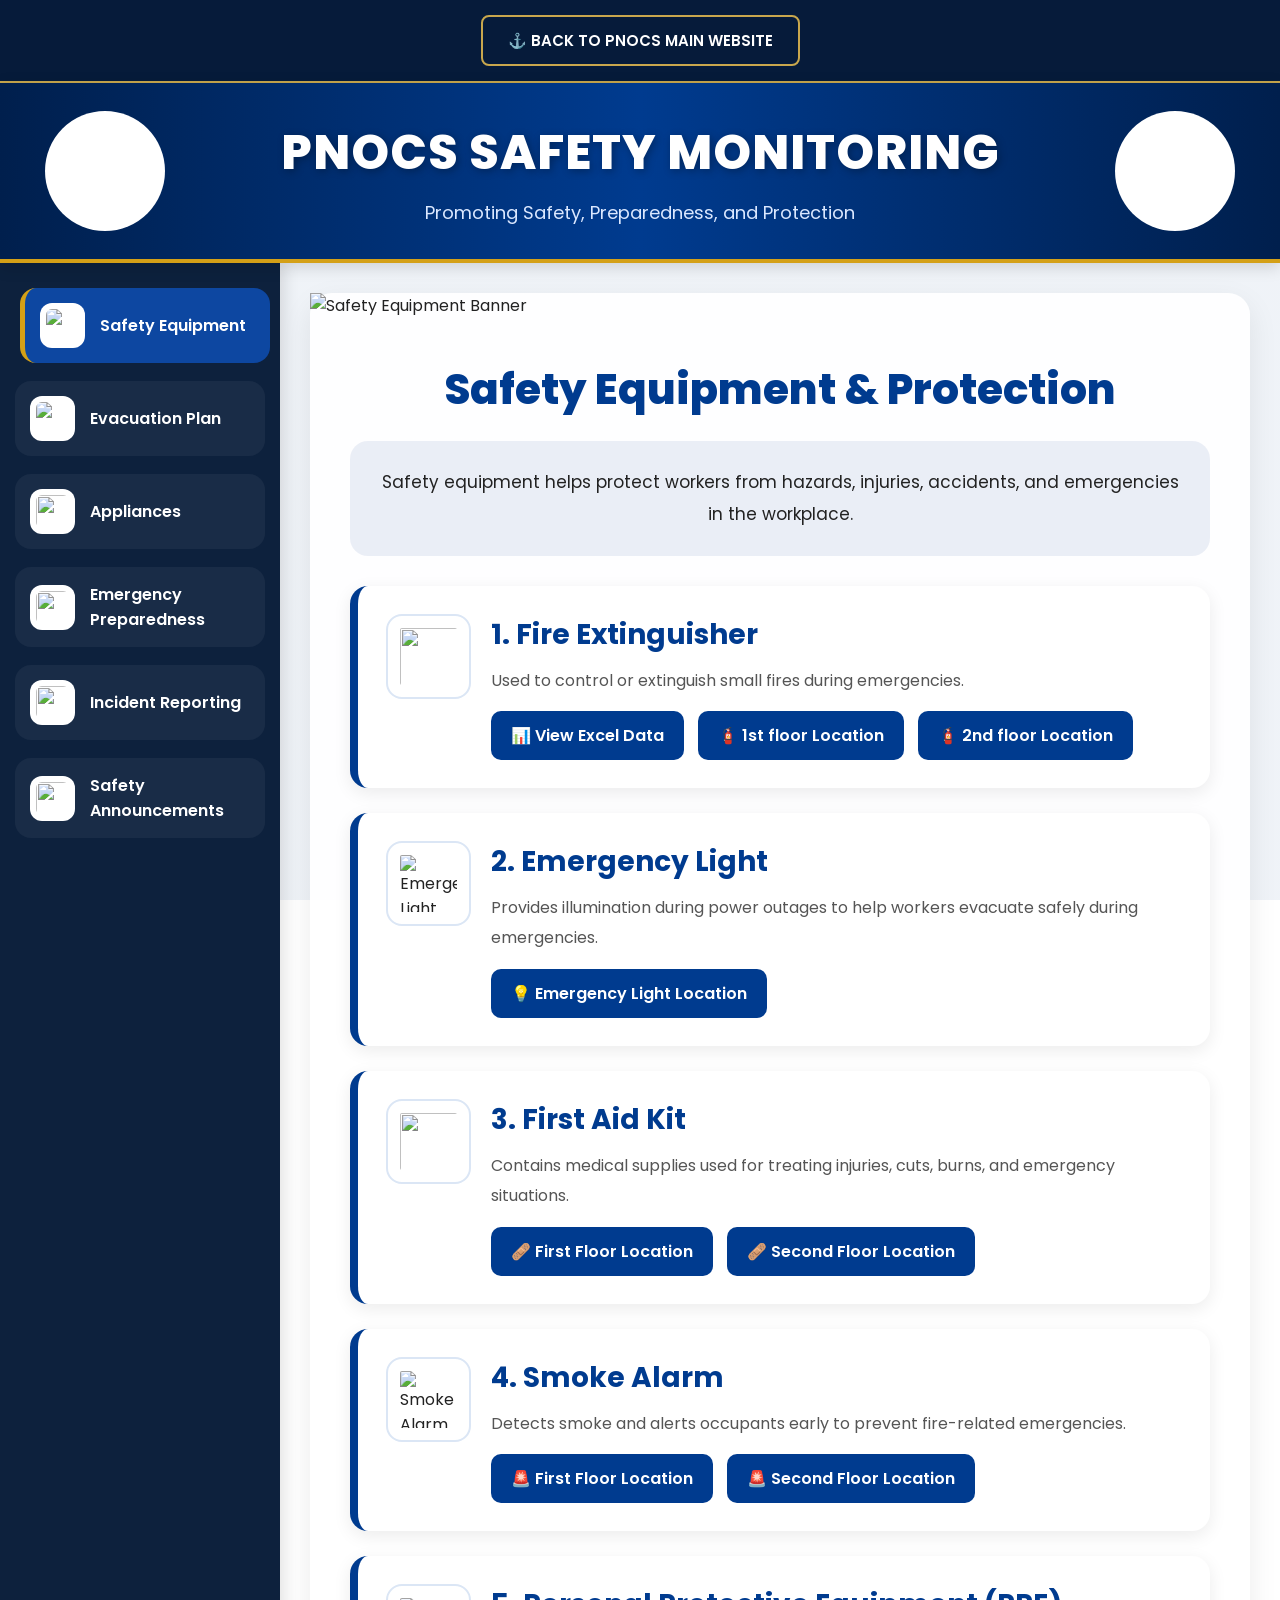
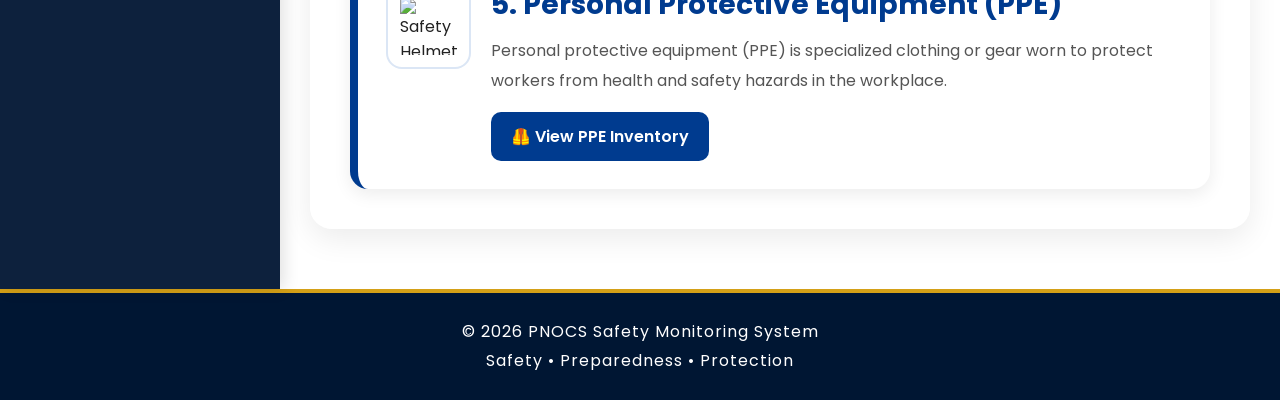
==== index.html @ 2350b3fb "Update index.html" ====
<!DOCTYPE html>
<html lang="en">

<head>

    <meta charset="UTF-8">
    <meta name="viewport" content="width=device-width, initial-scale=1.0">

    <title>PNOCS Safety Monitoring</title>

    <!-- GOOGLE FONT -->
    <link href="https://fonts.googleapis.com/css2?family=Poppins:wght@300;400;500;600;700;800&display=swap" rel="stylesheet">

    <!-- CSS -->
    <link rel="stylesheet" href="styles.css">

</head>
    <!-- BACK BUTTON -->
<!-- BACK BUTTON -->
<div class="back-home">

    <a href="https://onepnocs-debug.github.io/may26/">

        ⚓ BACK TO PNOCS MAIN WEBSITE

    </a>

</div>

<body>

<!-- =========================================
HEADER
========================================= -->

<header class="main-header">

    <!-- LEFT LOGO -->
    <div class="header-logo">
        <img 
            src="https://i.ibb.co/gLrZKB5G/transparent.png"
            alt="PNOCS Logo"
        >
    </div>

    <!-- CENTER TEXT -->
    <div class="header-text">

        <h1>PNOCS Safety Monitoring</h1>

        <p>
            Promoting Safety, Preparedness, and Protection
        </p>

    </div>

    <!-- RIGHT LOGO -->
    <div class="header-logo">
        <img 
            src="https://i.ibb.co/5WdwqM3Z/true.png"
            alt="Safety Logo"
        >
    </div>


</header>

<!-- =========================================
MAIN CONTAINER
========================================= -->

<div class="container">

    <!-- =========================================
    SIDEBAR
    ========================================= -->

    <nav class="sidebar">

        <ul>

            <!-- SAFETY EQUIPMENT -->
            <li>

                <a href="#" class="active" onclick="showSection(event, 'safety-equipment')">

                    <img 
                     src="https://cdn-icons-png.flaticon.com/128/2767/2767747.png"
                     alt="Safety Equipment Icon"
                     >
                
                    Safety Equipment

                </a>

            </li>

            <!-- EVACUATION -->
            <li>

                <a href="#" onclick="showSection(event, 'evacuation-plan')">

                   <img 
                    src="https://cdn-icons-png.flaticon.com/128/18325/18325164.png"
                    alt="Evacuation Icon">

                    Evacuation Plan

                </a>

            </li>

            <!-- APPLIANCES -->
            <li>

                <a href="#" onclick="showSection(event, 'machineries')">

                    <img src="https://cdn-icons-png.flaticon.com/128/3362/3362661.png">

                    Appliances

                </a>

            </li>

            <!-- PREPAREDNESS -->
            <li>

                <a href="#" onclick="showSection(event, 'safety-route')">

                    <img src="https://cdn-icons-png.flaticon.com/128/18591/18591580.png">

                    Emergency Preparedness

                </a>

            </li>


            <!-- INCIDENT REPORT -->
            <li>

                   <a href="#" onclick="showSection(event, 'incident-report')">

                   <img src="https://cdn-icons-png.flaticon.com/128/1042/1042390.png">

                      Incident Reporting

                  </a>

            </li>

            

            <!-- ANNOUNCEMENTS -->
            <li>

                <a href="#" onclick="showSection(event, 'blank-section')">

                    <img src="https://cdn-icons-png.flaticon.com/128/7739/7739187.png">

                    Safety Announcements

                </a>

            </li>

        </ul>

    </nav>

    <!-- =========================================
    MAIN CONTENT
    ========================================= -->

    <main>

        <!-- =========================================
        SAFETY EQUIPMENT
        ========================================= -->

        <section id="safety-equipment" class="content-section">

            <img 
                class="banner"
                src="https://saferight.com.au/wp-content/uploads/2024/02/Various-Industrial-safety-equipment-to-protect-personal-safety-scaled.jpeg"
                alt="Safety Equipment Banner"
            >

            <div class="content">

                <h2>Safety Equipment & Protection</h2>

                <div class="transparent-box">

                    <p class="intro">
                        Safety equipment helps protect workers from hazards,
                        injuries, accidents, and emergencies in the workplace.
                    </p>

                </div>

                <div class="steps">

                      <!-- FIRE EXTINGUISHER -->
<div class="step">

    <img src="https://cdn-icons-png.flaticon.com/128/12995/12995716.png">

    <div class="step-text">

        <h3>1. Fire Extinguisher</h3>

        <p>
            Used to control or extinguish small fires
            during emergencies.
        </p>

        <!-- BUTTON LINKS -->
        <a 
            href="https://docs.google.com/spreadsheets/d/1LzupdjIfSrGdSD3Ti2CEF_oDZ_oE1JuH/edit?usp=sharing"
            target="_blank"
            class="excel-link"
        >
            📊 View Excel Data
        </a>

        <a 
            href="https://drive.google.com/file/d/1hL3xQWj8xiBW2HOj75gHuEOOFMs--zo7/view?usp=sharing"
            target="_blank"
            class="excel-link"
        >
            🧯 1st floor Location
        </a>
        <a 
            href="https://drive.google.com/file/d/1upTQKms684Py81M7eK7WmIZv1PPS_ssO/view?usp=sharing"
            target="_blank"
            class="excel-link"
        >
            🧯 2nd floor Location
        </a>

        

    </div>

</div>

                    <!-- EMERGENCY LIGHT -->
<div class="step">

    <img 
    src="https://cdn-icons-png.flaticon.com/128/2533/2533190.png"
    alt="Emergency Light">

    <div class="step-text">

        <h3>2. Emergency Light</h3>

        <p>
            Provides illumination during power outages to help
            workers evacuate safely during emergencies.
        </p>

        <!-- BUTTON LINKS -->
        <a 
            href="https://drive.google.com/file/d/1h_j_IjK2NCKpSNkVM_FgwpHKRH1RUBQg/view?usp=drive_link"
            target="_blank"
            class="excel-link"
        >
            💡 Emergency Light Location
        </a>

    </div>

</div>

                    <!-- FIRST AID -->
                   <!-- FIRST AID -->
<div class="step">

    <img src="https://cdn-icons-png.flaticon.com/512/2966/2966486.png">

    <div class="step-text">

        <h3>3. First Aid Kit</h3>

        <p>
            Contains medical supplies used for treating injuries,
            cuts, burns, and emergency situations.
        </p>

        <!-- FIRST FLOOR -->
        <a 
            href="https://drive.google.com/file/d/1J4h3P7CvvkV6ZiUFojhy3Ebg7UXgLUO8/view?usp=sharing"
            target="_blank"
            class="excel-link"
        >
            🩹 First Floor Location
        </a>

        <!-- SECOND FLOOR -->
        <a 
            href="https://drive.google.com/file/d/1JSgIT-u3AQPSMtVRdF4if5dN2angjjl4/view?usp=sharing"
            target="_blank"
            class="excel-link"
        >
            🩹 Second Floor Location
        </a>

    </div>

</div>
                 <!-- Smoke Alarm -->
<div class="step">

    <img 
        src="https://cdn-icons-png.flaticon.com/128/4839/4839144.png" 
        alt="Smoke Alarm"
    >

    <div class="step-text">

        <h3>4. Smoke Alarm</h3>

        <p>
            Detects smoke and alerts occupants early to prevent fire-related emergencies.
        </p>

        <!-- FIRST FLOOR -->
        <a 
            href="https://drive.google.com/file/d/1sIrwoiSD-Ah-COR_aswdcV3oUY7IkcuC/view?usp=sharing"
            target="_blank"
            class="excel-link"
        >
            🚨 First Floor Location
        </a>

        <!-- SECOND FLOOR -->
        <a 
            href="https://drive.google.com/file/d/1PKPysUfdm_UQv8YwCZ4W7QujmjKWYjzM/view?usp=sharing"
            target="_blank"
            class="excel-link"
        >
            🚨 Second Floor Location
        </a>

    </div>

</div>
             
                   <!-- Personal Protective Equipment (PPE) -->
<div class="step">

    <img src="https://cdn-icons-png.flaticon.com/128/18721/18721070.png" alt="Safety Helmet">

    <div class="step-text">

        <h3>5. Personal Protective Equipment (PPE)</h3>

        <p>
            Personal protective equipment (PPE) is specialized clothing or gear 
            worn to protect workers from health and safety hazards in the workplace.
        </p>

        <!-- PPE EXCEL LINK -->
        <a 
            href="https://docs.google.com/spreadsheets/d/1LZnXowJiE7HCBUhlqwrk-yaNk5K8SPtI/edit?usp=sharing&ouid=109743344687179425907&rtpof=true&sd=true"
            target="_blank"
            class="excel-link"
        >
            🦺 View PPE Inventory
        </a>

    </div>

</div>
                    

                </div>

            </div>

        </section>

       <!-- =========================================
EVACUATION PLAN
========================================= -->

<section id="evacuation-plan" class="content-section" style="display:none;">

    <div class="evacuation-image-container">

        <img 
            class="evacuation-image"
            src="https://i.ibb.co/YT0VnBw2/669408824-2277084272824012-8232874121301597550-n-1.png"
            alt="Evacuation Plan"
        >

    </div>

    <div class="content">

        <h2>Evacuation Plan</h2>

        <div class="transparent-box">

            <p class="intro">
                Follow the designated evacuation routes during emergencies
                to ensure safety and orderly movement.
            </p>

        </div>

    </div>

</section>

        <!-- =========================================
        APPLIANCES
        ========================================= -->

        <section id="machineries" class="content-section" style="display:none;">

            <img 
                class="banner"
                src="https://images.unsplash.com/photo-1581092921461-eab62e97a780?q=80&w=1200&auto=format&fit=crop"
                alt="Appliances"
            >

            <div class="content">

                <h2>Appliances & Maintenance</h2>

                <div class="transparent-box">

                    <p class="intro">
                        Proper appliance maintenance helps ensure workplace safety,
                        improves equipment efficiency, and prevents electrical hazards.
                    </p>

                </div>

                <div class="steps">

                    <!-- AIRCON -->
                    <!-- AIRCON -->
<div class="step">

    <img src="https://cdn-icons-png.flaticon.com/512/1530/1530481.png">

    <div class="step-text">

        <h3>Air Conditioner</h3>

        <p>
            Air conditioning systems help maintain comfortable
            room temperatures and proper ventilation.
        </p>

        <p>
            <strong>Maintenance:</strong>
            Clean filters regularly and inspect wiring.
        </p>

        <!-- GOOGLE SHEET LINK -->
        <a 
            href="https://docs.google.com/spreadsheets/d/1nqyq1i9JlX3KfO1vC87mSQWGv2OF2GCy/edit?usp=sharing&ouid=109743344687179425907&rtpof=true&sd=true"
            target="_blank"
            class="excel-link"
        >
            ❄️ View Air Conditioner Data
        </a>

    </div>

</div>


                </div>

            </div>

        </section>

        <!-- =========================================
        EMERGENCY PREPAREDNESS
        ========================================= -->

        <section id="safety-route" class="content-section" style="display:none;">

            <div class="content">

                <h2>Emergency Preparedness</h2>

                <div class="route-buttons">

                    <!-- NATURAL DISASTERS -->
                    <button class="route-btn" onclick="showRoute('earthquake')">
                        <img src="https://cdn-icons-png.flaticon.com/128/3242/3242697.png">
                        Earthquake
                    </button>

                    <button class="route-btn" onclick="showRoute('volcano')">
                        <img src="https://cdn-icons-png.flaticon.com/128/472/472743.png">
                        Volcano
                    </button>

                    <button class="route-btn" onclick="showRoute('landslide')">
                        <img src="https://cdn-icons-png.flaticon.com/128/5907/5907032.png">
                        Landslide
                    </button>

                    <button class="route-btn" onclick="showRoute('stormsurge')">
                        <img src="https://cdn-icons-png.flaticon.com/128/9755/9755320.png">
                        Storm Surge
                    </button>

                    <button class="route-btn" onclick="showRoute('tsunami')">
                        <img src="https://cdn-icons-png.flaticon.com/128/1146/1146834.png">
                        Tsunami
                    </button>

                    <!-- HEALTH -->
                    <button class="route-btn" onclick="showRoute('dengue')">
                        <img src="https://cdn-icons-png.flaticon.com/128/16779/16779709.png">
                        Dengue
                    </button>

                    <button class="route-btn" onclick="showRoute('heat')">
                        <img src="https://cdn-icons-png.flaticon.com/128/7110/7110207.png">
                        Severe Heat
                    </button>

                    <button class="route-btn" onclick="showRoute('5s')">
                        <img src="https://cdn-icons-png.flaticon.com/128/9584/9584483.png">
                         5s
                    </button>

                    <!-- SAFETY -->
                    <button class="route-btn" onclick="showRoute('electrical')">
                        <img src="https://cdn-icons-png.flaticon.com/128/616/616494.png">
                        Electrical
                    </button>

                    <button class="route-btn" onclick="showRoute('motorcycle')">
                        <img src="https://cdn-icons-png.flaticon.com/128/11432/11432322.png">
                        Motorcycle
                    </button>

                    <button class="route-btn" onclick="showRoute('fire')">
                        <img src="https://cdn-icons-png.flaticon.com/128/785/785116.png">
                        Fire Safety
                    </button>

                    <button class="route-btn" onclick="showRoute('flood')">
                        <img src="https://cdn-icons-png.flaticon.com/128/414/414974.png">
                        Flood
                    </button>

                    <button class="route-btn" onclick="showRoute('typhoon')">
                        <img src="https://cdn-icons-png.flaticon.com/128/4834/4834559.png">
                        Typhoon
                    </button>

                    <button class="route-btn" onclick="showRoute('pandemic')">
                        <img src="https://cdn-icons-png.flaticon.com/128/2785/2785819.png">
                        Pandemic
                    </button>

                </div>

                <!-- OUTPUT -->
                <div id="route-display" class="route-display">

                    <h3>Select a topic</h3>

                    <p>
                        Click a button to view safety information.
                    </p>

                </div>

            </div>

        </section>
       <!-- =========================================
INCIDENT & HAZARD REPORTING
========================================= -->

<section id="incident-report" class="content-section" style="display:none;">

    <div class="content">

        <h2>Incident & Hazard Reporting</h2>

        <div class="transparent-box">

            <p class="intro">
                You can report workplace hazards, damaged equipment,
                unsafe conditions, and emergency incidents by submitting
                details and uploading photo evidence.
            </p>

        </div>

        <!-- REPORT FORM -->
        <!-- CHANGE YOUR EMAIL BELOW -->

        <form 
            class="report-form"
            action="https://formsubmit.co/onepnocs@gmail.com"
            method="POST"
            enctype="multipart/form-data"
        >

            <!-- HIDDEN SETTINGS -->
            <input type="hidden" name="_captcha" value="false">

            <input 
                type="hidden" 
                name="_subject" 
                value="PNOCS Incident & Hazard Report"
            >

            <input 
                type="hidden" 
                name="_template" 
                value="table"
            >

            <!-- OPTIONAL SUCCESS REDIRECT -->
            <!-- CHANGE THIS IF YOU HAVE A WEBSITE -->
           <input 
             type="hidden" 
             name="_next" 
             value="http://127.0.0.1:5500/thankyou.html"
            >

            <!-- NAME -->
            <div class="form-group">

                <label>Name</label>

                <input 
                    type="text" 
                    name="Employee Name"
                    placeholder="Enter your full name"
                    required
                >

            </div>


            <!-- REPORT TYPE -->
            <div class="form-group">

                <label>Report Type</label>

                <select name="Report Type" required>

                    <option value="">Select Report Type</option>

                    <option>Hazard Report</option>
                    <option>Damaged Equipment</option>
                    <option>Fire Incident</option>
                    <option>Electrical Issue</option>
                    <option>Flood Concern</option>
                    <option>Injury Report</option>
                    <option>Unsafe Area</option>

                </select>

            </div>

            <!-- LOCATION -->
            <div class="form-group">

                <label>Location</label>

                <input 
                    type="text"
                    name="Location"
                    placeholder="Enter incident location"
                    required
                >

            </div>

            <!-- DESCRIPTION -->
            <div class="form-group">

                <label>Description</label>

                <textarea 
                    rows="6"
                    name="Description"
                    placeholder="Describe the incident or hazard..."
                    required
                ></textarea>

            </div>

            <!-- IMAGE UPLOAD -->
            <div class="form-group">

                <label>Upload Evidence Image</label>

                <input 
                    type="file"
                    name="attachment"
                    id="imageUpload"
                    accept="image/*"
                    onchange="previewImage(event)"
                >

            </div>

            <!-- IMAGE PREVIEW -->
            <div class="image-preview-container">

                <img 
                    id="preview"
                    class="preview-image"
                    style="display:none;"
                >

            </div>

            <!-- SUBMIT BUTTON -->
            <button type="submit" class="submit-btn">

                Submit Report

            </button>

        </form>

    </div>

</section>

        <!-- =========================================
        SAFETY ANNOUNCEMENTS
        ========================================= -->

        <section id="blank-section" class="content-section" style="display:none;">

            <div class="content">

                <h2>Safety Announcements & Updates</h2>

                <div class="news-container">

                    <div class="news-card">

                        <img 
                            src="https://i.ibb.co/XkJ54Y1X/901a052bab0b41ee9ca8807ec9c046e7.jpg"
                            class="card-image"
                            onclick="openModal(this.src)"
                        >

                    </div>

                    <div class="news-card">

                        <img 
                            src="https://i.ibb.co/svmjqg1N/6559846258474f728458974791015923.jpg"
                            class="card-image"
                            onclick="openModal(this.src)"
                        >

                    </div>


                     <div class="news-card">

                        <img 
                            src="https://i.ibb.co/fGKbD05X/21d666a3ef464706bab09eb9b9c9503b.jpg"
                            class="card-image"
                            onclick="openModal(this.src)"
                        >

                    </div>



                     <div class="news-card">

                        <img 
                            src="https://i.ibb.co/84X9qNZw/2ef687793fbd4140920e0acb9683d75f.jpg"
                            class="card-image"
                            onclick="openModal(this.src)"
                        >

                    </div>

                </div>

            </div>

        </section>

    </main>

</div>

<!-- =========================================
IMAGE MODAL
========================================= -->

<div id="imageModal" class="modal">

    <span class="close-btn" onclick="closeModal()">
        &times;
    </span>

    <img id="modalImg" class="modal-image">

</div>

<!-- =========================================
FOOTER
========================================= -->

<footer>

    <div class="footer-content">

        <p>
            © 2026 PNOCS Safety Monitoring System
        </p>

        <p>
            Safety • Preparedness • Protection
        </p>

    </div>

</footer>

<!-- JAVASCRIPT -->
<script src="script.js" defer></script>

</body>
</html>
---- styles.css ----
/* =========================================
GOOGLE FONT
========================================= */
@import url('https://fonts.googleapis.com/css2?family=Poppins:wght@300;400;500;600;700;800&display=swap');

/* =========================================
GLOBAL
========================================= */
*{
    margin:0;
    padding:0;
    box-sizing:border-box;
}

img{
    max-width:100%;
    height:auto;
    display:block;
}

html{
    scroll-behavior:smooth;
}

body{
    font-family:'Poppins', sans-serif;

    background:
        linear-gradient(rgba(238,242,247,0.92), rgba(238,242,247,0.92)),
        url('https://images.unsplash.com/photo-1520607162513-77705c0f0d4a?q=80&w=1600&auto=format&fit=crop');

    background-size:cover;
    background-position:center;
    background-attachment:fixed;

    color:#222;
    overflow-x:hidden;
    min-height:100vh;

    display:flex;
    flex-direction:column;
}

/* =========================================
SCROLLBAR
========================================= */
::-webkit-scrollbar{ width:10px; }

::-webkit-scrollbar-track{
    background:#dbe6f5;
}

::-webkit-scrollbar-thumb{
    background:#003b8f;
    border-radius:10px;
}

/* =========================================
HEADER
========================================= */
.main-header{
    background:linear-gradient(90deg,#001f4d,#003b8f,#001f4d);
    color:white;

    padding:18px 35px;

    display:flex;
    align-items:center;
    justify-content:space-between;
    gap:20px;

    position:sticky;
    top:0;
    z-index:1000;

    border-bottom:4px solid #d4a017;
    box-shadow:0 4px 15px rgba(0,0,0,0.15);
}
/* BOTH LOGOS */
.header-logo{
    width:140px;
    height:140px;

    display:flex;
    align-items:center;
    justify-content:center;

    flex-shrink:0;
    overflow:visible;
}

.header-logo img{
    width:120px;
    height:120px;

    object-fit:contain;

    background:white;
    border-radius:50%;

    padding:3px;

    display:block;

    max-width:none;
    height:120px;
}

.header-text h1{
    font-size:42px;
    font-weight:800;
    letter-spacing:1px;
    text-transform:uppercase;

    text-shadow:2px 2px 8px rgba(0,0,0,0.3);
}

.header-text p{
    margin-top:8px;
    font-size:18px;
    color:#dbe8ff;
}

/* =========================================
RESPONSIVE HEADER
========================================= */
@media(max-width:768px){

    .main-header{
        flex-direction:column;
        text-align:center;
        padding:20px 15px;
    }

    .header-text h1{
        font-size:28px;
    }

    .header-text p{
        font-size:15px;
    }

    .header-logo{
        width:85px;
        height:85px;
    }

    .header-logo img{
        width:75px;
        height:75px;
    }
}

/* LOGO */
.logo-container{
    width:110px;
    height:110px;

    display:flex;
    align-items:center;
    justify-content:center;
}

.logo-container img{
    width:100px;
    height:100px;

    object-fit:cover;
    border-radius:50%;

    background:white;
    padding:5px;

    border:3px solid white;
    box-shadow:0 4px 12px rgba(0,0,0,0.25);
}

/* HEADER TEXT */
.header-text{
    flex:1;
    text-align:center;
}

.header-text h1{
    font-size:48px;
    font-weight:800;
    letter-spacing:1px;
    text-transform:uppercase;
    text-shadow:2px 2px 8px rgba(0,0,0,0.3);
}

.header-text p{
    margin-top:10px;
    font-size:18px;
    color:#dbe8ff;
}

/* =========================================
LAYOUT
========================================= */
.container{
    display:flex;
    min-height:100vh;
    flex:1;
}

/* SIDEBAR */
.sidebar{
    width:280px;
    background:rgba(0,22,51,0.95);

    padding:25px 15px;

    position:sticky;
    top:0;

    min-height:100vh;
    overflow-y:auto;

    backdrop-filter:blur(10px);
    box-shadow:4px 0 15px rgba(0,0,0,0.12);
}

.sidebar ul{ list-style:none; }

.sidebar ul li{ margin-bottom:18px; }

.sidebar ul li a{
    display:flex;
    align-items:center;
    gap:15px;

    padding:15px;

    color:white;
    text-decoration:none;

    border-radius:16px;

    transition:0.3s ease;

    background:rgba(255,255,255,0.05);
    font-weight:600;
}

.sidebar ul li a:hover,
.sidebar ul li a.active{
    background:#0d47a1;
    transform:translateX(5px);
    border-left:5px solid #d4a017;
}

.sidebar ul li a img{
    width:45px;
    height:45px;

    object-fit:contain;
    background:white;
    padding:6px;
    border-radius:12px;
}

/* =========================================
MAIN
========================================= */
main{
    flex:1;
    padding:30px;
    width:100%;
}

/* CONTENT SECTION */
.content-section{
    background:rgba(255,255,255,0.96);
    border-radius:22px;

    margin-bottom:30px;

    box-shadow:0 10px 30px rgba(0,0,0,0.08);

    animation:fadeUp .5s ease;
}

@keyframes fadeUp{
    from{opacity:0; transform:translateY(20px);}
    to{opacity:1; transform:translateY(0);}
}

/* BANNER */
.banner{
    width:100%;
    max-height:420px;
    object-fit:cover;
}

/* CONTENT */
.content{ padding:40px; }

.content h2{
    text-align:center;
    font-size:42px;
    color:#003b8f;
    margin-bottom:20px;
    font-weight:800;
}

/* BOX */
.transparent-box{
    background:rgba(0,59,143,0.08);
    border-radius:18px;
    padding:25px;
    margin-top:20px;
}

.intro{
    text-align:center;
    line-height:1.9;
    color:#222;
    font-size:17px;
}

/* STEPS */
.steps{
    display:flex;
    flex-direction:column;
    gap:25px;
    margin-top:30px;
}

.step{
    display:flex;
    align-items:flex-start;
    gap:20px;

    background:white;
    padding:28px;

    border-radius:18px;
    border-left:8px solid #003b8f;

    box-shadow:0 5px 18px rgba(0,0,0,0.08);
    transition:0.3s ease;
}

.step:hover{
    transform:translateY(-5px);
    border-left:8px solid #d4a017;
    box-shadow:0 10px 25px rgba(0,0,0,0.15);
}

.step img{
    width:85px;
    height:85px;
    object-fit:contain;

    background:white;
    padding:12px;

    border-radius:16px;
    border:2px solid #dbe6f5;
}

.step-text{ flex:1; }

.step-text h3{
    color:#003b8f;
    font-size:28px;
    margin-bottom:10px;
}

.step-text p{
    line-height:1.9;
    color:#555;
    font-size:16px;
}

/* BUTTONS */
.excel-link{
    display:inline-block;
    margin-top:15px;
    margin-right:10px;

    background:#003b8f;
    color:white;

    text-decoration:none;
    padding:12px 20px;

    border-radius:10px;
    font-weight:600;

    transition:0.3s;
}

.excel-link:hover{
    background:#0d47a1;
    transform:translateY(-2px);
}

/* ROUTES */
.route-buttons{
    display:grid;
    grid-template-columns:repeat(auto-fit, minmax(240px, 1fr));
    gap:20px;
    margin-top:30px;
}

.route-btn{
    display:flex;
    align-items:center;
    gap:12px;

    min-height:110px;
    padding:18px;

    border:none;
    border-radius:18px;

    background:linear-gradient(135deg,#002d72,#004aad);
    color:white;

    font-size:18px;
    font-weight:700;

    cursor:pointer;
    transition:0.3s ease;

    box-shadow:0 6px 18px rgba(0,0,0,0.18);
}

.route-btn:hover{
    transform:translateY(-6px);
    background:linear-gradient(135deg,#003b8f,#005be0);
}

.route-btn img{
    width:65px;
    height:65px;

    object-fit:contain;
    background:white;
    padding:8px;
    border-radius:14px;
}

/* ROUTE DISPLAY */
.route-display{
    margin-top:30px;
    padding:25px;

    background:white;
    border-radius:16px;

    box-shadow:0 5px 15px rgba(0,0,0,0.08);

    line-height:1.9;
}

.route-display h3{
    color:#003b8f;
    margin-bottom:10px;
}

/* NEWS */
.news-container{
    display:grid;
    grid-template-columns:repeat(auto-fit, minmax(280px,1fr));
    gap:25px;
    margin-top:30px;
}

.news-card{
    overflow:hidden;
    border-radius:18px;

    cursor:pointer;
    transition:0.3s ease;

    box-shadow:0 5px 18px rgba(0,0,0,0.12);
}

.news-card:hover{
    transform:translateY(-6px);
}

/* MODAL */
.modal{
    display:none;
    position:fixed;

    top:0;
    left:0;

    width:100%;
    height:100%;

    background:rgba(0,0,0,0.92);

    justify-content:center;
    align-items:center;

    z-index:99999;
}

.modal.show{ display:flex; }

.modal-image{
    max-width:90%;
    max-height:90%;
    object-fit:contain;
    border-radius:12px;

    transform:scale(0.9);
    transition:0.3s ease;
}

.modal.show .modal-image{ transform:scale(1); }

.close-btn{
    position:absolute;
    top:20px;
    right:35px;

    color:white;
    font-size:55px;
    cursor:pointer;
    z-index:100000;
}

/* FOOTER */
footer{
    background:#001633;
    color:white;

    text-align:center;
    padding:25px;

    border-top:4px solid #d4a017;
}

.footer-content{
    line-height:1.8;
    letter-spacing:1px;
}

/* EVACUATION IMAGE */
.evacuation-image-container{
    padding:20px;
    display:flex;
    justify-content:center;
}

.card-image{
    width:100%;
    height:320px;
    object-fit:cover;
    cursor:pointer;
      border-radius:18px; /* ADD THIS */
}

/* RESPONSIVE */
@media(max-width:992px){
    .container{ flex-direction:column; }

    .sidebar{
        width:100%;
        position:relative;
        height:auto;
    }

    .main-header{
        flex-direction:column;
        text-align:center;
        gap:20px;
    }

    .header-text h1{ font-size:34px; }

    .banner{
        max-height:240px;
        height:auto;
    }

    .step{
        flex-direction:column;
        align-items:center;
        text-align:center;
    }

    .route-btn{ width:100%; }
}

@media(max-width:768px){
    main{ padding:15px; }
    .content{ padding:20px; }

    .content h2{ font-size:30px; }
    .header-text h1{ font-size:26px; }

    .logo-container img{
        width:80px;
        height:80px;
    }

    .main-header{ padding:15px; }

    .card-image{ height:240px; }
}

/* =========================================
REPORT FORM
========================================= */

.report-form{
    margin-top:30px;

    display:flex;
    flex-direction:column;
    gap:25px;
}

.form-group{
    display:flex;
    flex-direction:column;
}

.form-group label{
    margin-bottom:10px;

    font-weight:700;
    color:#003b8f;
}

.form-group input,
.form-group select,
.form-group textarea{
    padding:15px;

    border-radius:14px;
    border:2px solid #dbe6f5;

    font-size:16px;
    font-family:'Poppins', sans-serif;

    outline:none;
    transition:0.3s;
}

.form-group input:focus,
.form-group select:focus,
.form-group textarea:focus{
    border-color:#003b8f;
    box-shadow:0 0 10px rgba(0,59,143,0.2);
}

textarea{
    resize:vertical;
}

/* IMAGE PREVIEW */
.image-preview-container{
    display:flex;
    justify-content:center;
    margin-top:10px;
}

.preview-image{
    width:100%;
    max-width:450px;
    border-radius:18px;

    border:4px solid #dbe6f5;

    box-shadow:0 5px 15px rgba(0,0,0,0.15);
}

/* SUBMIT BUTTON */
.submit-btn{
    background:linear-gradient(135deg,#002d72,#004aad);
    color:white;

    border:none;
    padding:16px;

    border-radius:14px;

    font-size:18px;
    font-weight:700;

    cursor:pointer;
    transition:0.3s ease;

    box-shadow:0 5px 15px rgba(0,0,0,0.15);
}

.submit-btn:hover{
    transform:translateY(-3px);
    background:linear-gradient(135deg,#003b8f,#005be0);
}
.content-section{
    animation:fadeIn 0.4s ease;
}

@keyframes fadeIn{
    from{
        opacity:0;
        transform:translateY(15px);
    }
    to{
        opacity:1;
        transform:translateY(0);
    }
}

/* =========================================
MOBILE IMPROVEMENTS
========================================= */

@media(max-width:768px){

    /* HEADER */
    .main-header{
        flex-direction:row;
        justify-content:center;
        align-items:center;
        gap:10px;
        padding:10px 12px;
    }

    .header-logo{
        width:50px;
        height:50px;
    }

    .header-logo img{
        width:45px;
        height:45px;
    }

    .header-text{
        flex:1;
    }

    .header-text h1{
        font-size:16px;
        line-height:1.2;
        margin:0;
    }

    .header-text p{
        font-size:11px;
        margin-top:2px;
        line-height:1.2;
    }

    /* SIDEBAR */
    .sidebar{
        width:100%;
        padding:10px;
        min-height:auto;
        position:relative;
    }

    .sidebar ul li{
        margin-bottom:8px;
    }

    .sidebar ul li a{
        padding:10px 12px;
        font-size:14px;
        gap:10px;
        border-radius:12px;
    }

    .sidebar ul li a img{
        width:32px;
        height:32px;
        padding:4px;
    }

    /* MAIN */
    main{
        padding:10px;
    }

    .content{
        padding:18px;
    }

    .content h2{
        font-size:24px;
        line-height:1.3;
    }

    .intro{
        font-size:15px;
        line-height:1.7;
    }

    /* STEP CARDS */
    .step{
        flex-direction:row;
        align-items:flex-start;
        text-align:left;

        padding:18px;
        gap:14px;
    }

    .step img{
        width:55px;
        height:55px;
        padding:8px;
    }

    .step-text h3{
        font-size:18px;
        margin-bottom:5px;
    }

    .step-text p{
        font-size:13px;
        line-height:1.6;
    }

    /* ROUTE BUTTONS */
    .route-buttons{
        grid-template-columns:1fr;
        gap:12px;
    }

    .route-btn{
        min-height:75px;
        font-size:14px;
        padding:12px 15px;
        border-radius:14px;
    }

    .route-btn img{
        width:40px;
        height:40px;
        padding:5px;
    }

    /* BUTTONS */
    .excel-link,
    .submit-btn{
        width:100%;
        text-align:center;
        font-size:14px;
        padding:12px;
    }

    /* NEWS */
    .news-container{
        grid-template-columns:1fr;
    }

    .card-image{
        height:auto;
        max-height:250px;
    }

    /* FORM */
    .form-group input,
    .form-group select,
    .form-group textarea{
        font-size:14px;
        padding:12px;
    }

    /* MODAL */
    .close-btn{
        top:10px;
        right:20px;
        font-size:40px;
    }

    .modal-image{
        max-width:95%;
        max-height:85%;
    }

    /* FOOTER */
    footer{
        padding:18px;
        font-size:14px;
    }

    /* SEARCH */
    .search-box{
        margin-bottom:12px;
    }

    .search-box input{
        padding:12px 14px;
        font-size:14px;
    }
}

/* EXTRA SMALL DEVICES */
@media (max-width:480px){

    .header-text h1{
        font-size:14px;
    }

    .header-text p{
        font-size:10px;
    }

    .content h2{
        font-size:20px;
    }

    .step-text h3{
        font-size:16px;
    }

    .route-btn{
        font-size:13px;
    }
}
/* =========================================
   BACK TO MAIN WEBSITE BUTTON
========================================= */

.back-home{
    width:100%;
    background:#061b3a;
    padding:15px;
    text-align:center;
    border-bottom:2px solid #c8a74d;
}

.back-home a{
    color:white;
    text-decoration:none;
    font-weight:600;
    font-size:15px;
    padding:12px 25px;
    border:2px solid #c8a74d;
    border-radius:8px;
    transition:0.3s;
    display:inline-block;
}

.back-home a:hover{
    background:#c8a74d;
    color:#061b3a;
}
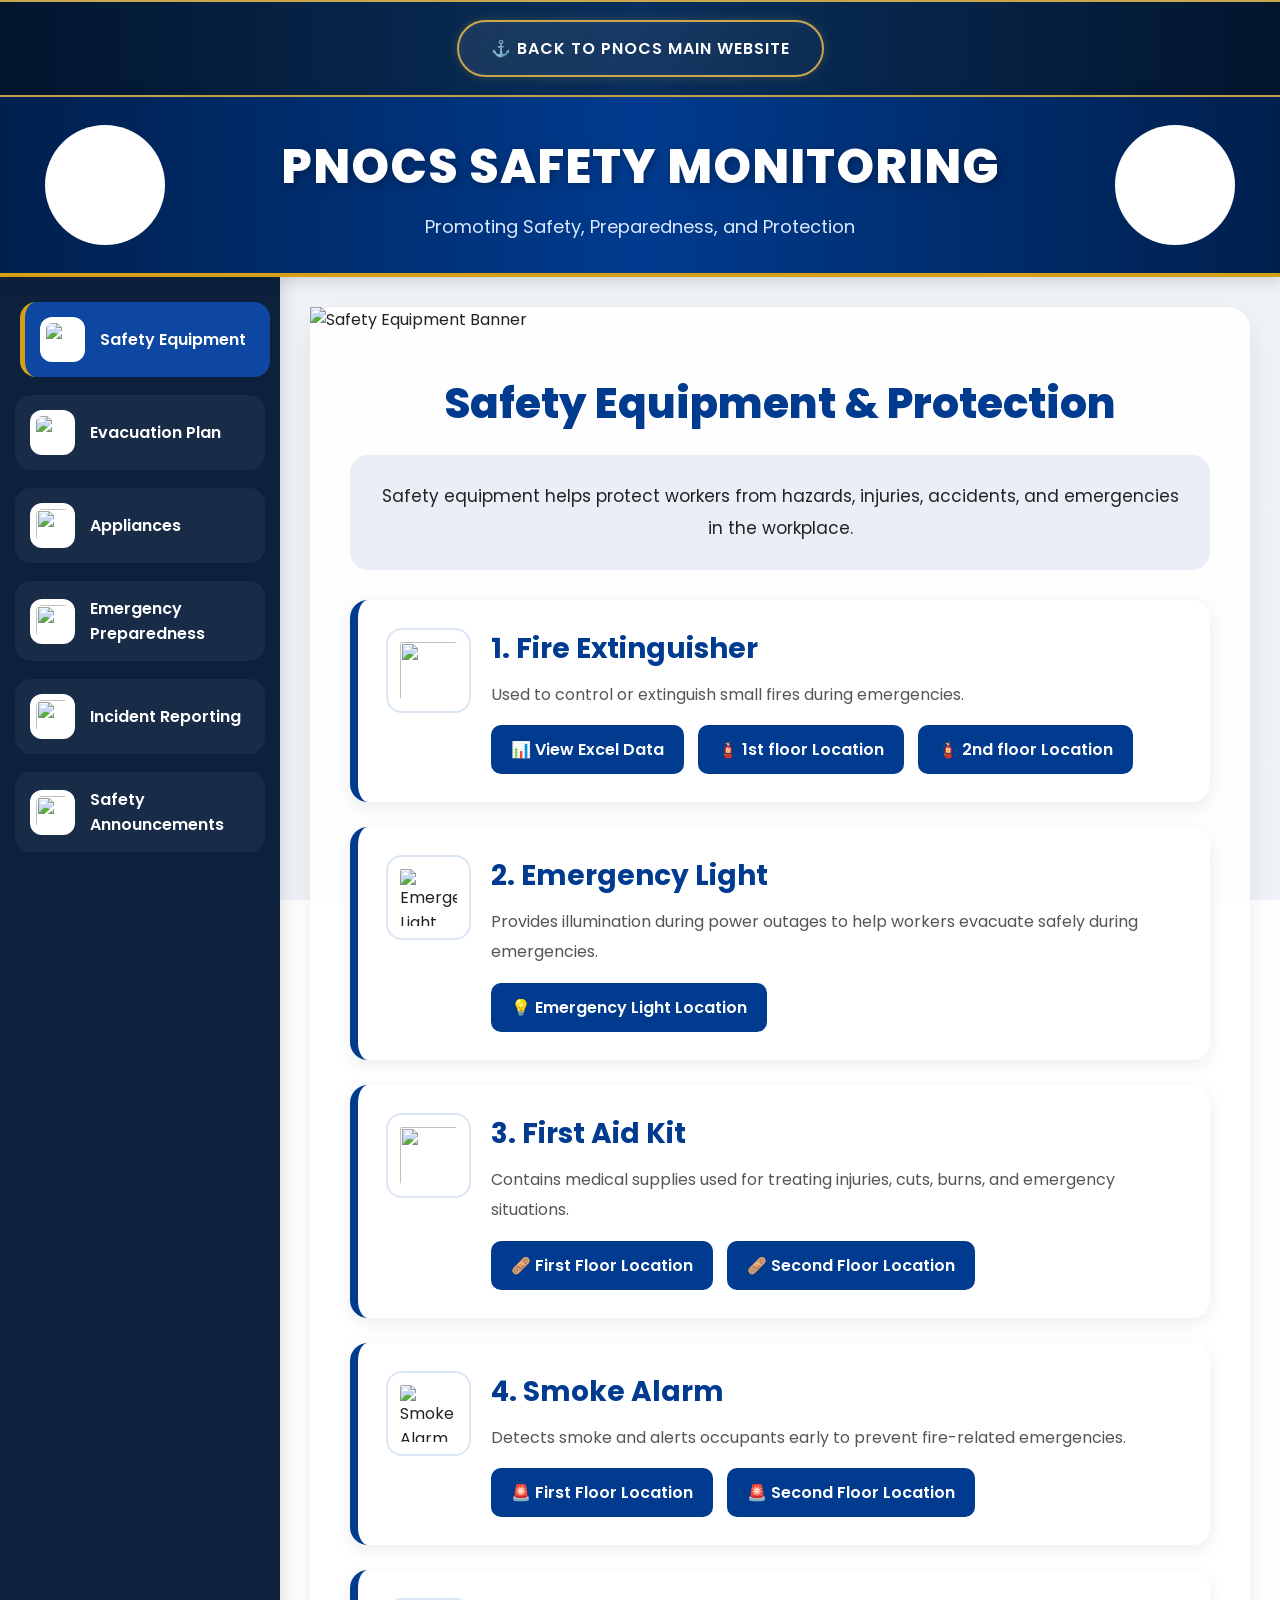
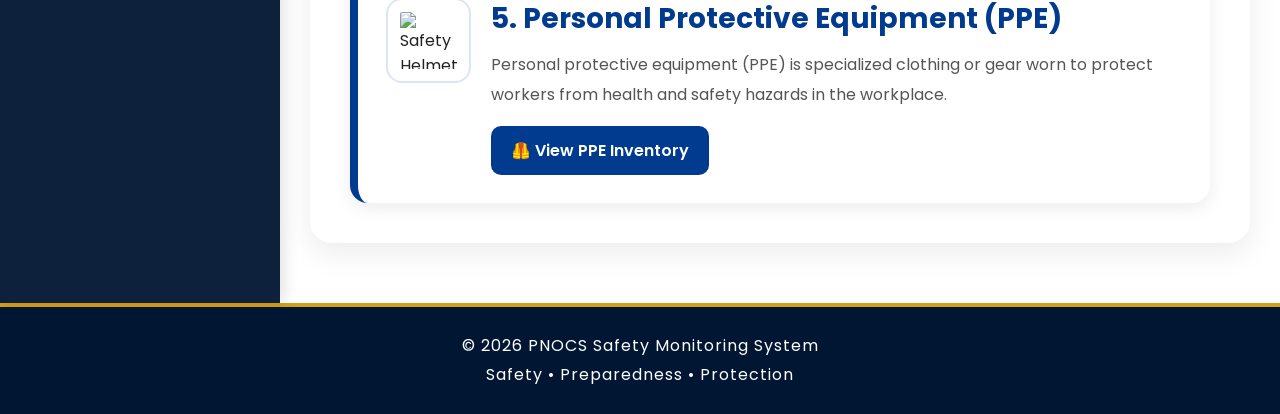
==== commit e4f783fa: "Update index.html" ====
--- a/index.html
+++ b/index.html
@@ -471,6 +471,11 @@
         >
             ❄️ View Air Conditioner Data
         </a>
+
+        <button class="aircon-btn"
+    onclick="window.location.href='https://onepnocs-debug.github.io/aircon3/'">
+    ❄️ input Air Conditioner Data
+</button>
 
     </div>
 
--- a/styles.css
+++ b/styles.css
@@ -925,27 +925,79 @@
    BACK TO MAIN WEBSITE BUTTON
 ========================================= */
 
+/* =========================================
+   BACK TO MAIN WEBSITE
+========================================= */
+
 .back-home{
     width:100%;
-    background:#061b3a;
-    padding:15px;
+    background:
+    linear-gradient(to right,
+    #02152d,
+    #0a2f5c,
+    #02152d);
+
+    padding:18px 20px;
+
     text-align:center;
+
+    border-top:2px solid #c8a74d;
     border-bottom:2px solid #c8a74d;
-}
+
+    box-shadow:0 4px 15px rgba(0,0,0,0.4);
+}
+
+/* BUTTON */
 
 .back-home a{
+
+    display:inline-flex;
+    align-items:center;
+    gap:12px;
+
+    padding:14px 32px;
+
+    text-decoration:none;
+
     color:white;
-    text-decoration:none;
+
+    font-size:16px;
     font-weight:600;
-    font-size:15px;
-    padding:12px 25px;
+
+    letter-spacing:1px;
+
     border:2px solid #c8a74d;
-    border-radius:8px;
-    transition:0.3s;
-    display:inline-block;
-}
+
+    border-radius:50px;
+
+    background:
+    linear-gradient(135deg,
+    rgba(255,255,255,0.08),
+    rgba(255,255,255,0.02));
+
+    backdrop-filter:blur(6px);
+
+    transition:0.35s ease;
+
+    box-shadow:
+    0 0 10px rgba(200,167,77,0.25),
+    inset 0 0 10px rgba(255,255,255,0.05);
+}
+
+/* HOVER EFFECT */
 
 .back-home a:hover{
-    background:#c8a74d;
+
+    transform:translateY(-3px) scale(1.03);
+
+    background:
+    linear-gradient(135deg,
+    #c8a74d,
+    #ffd369);
+
     color:#061b3a;
-}
+
+    box-shadow:
+    0 0 20px rgba(255,211,105,0.6),
+    0 8px 20px rgba(0,0,0,0.4);
+}
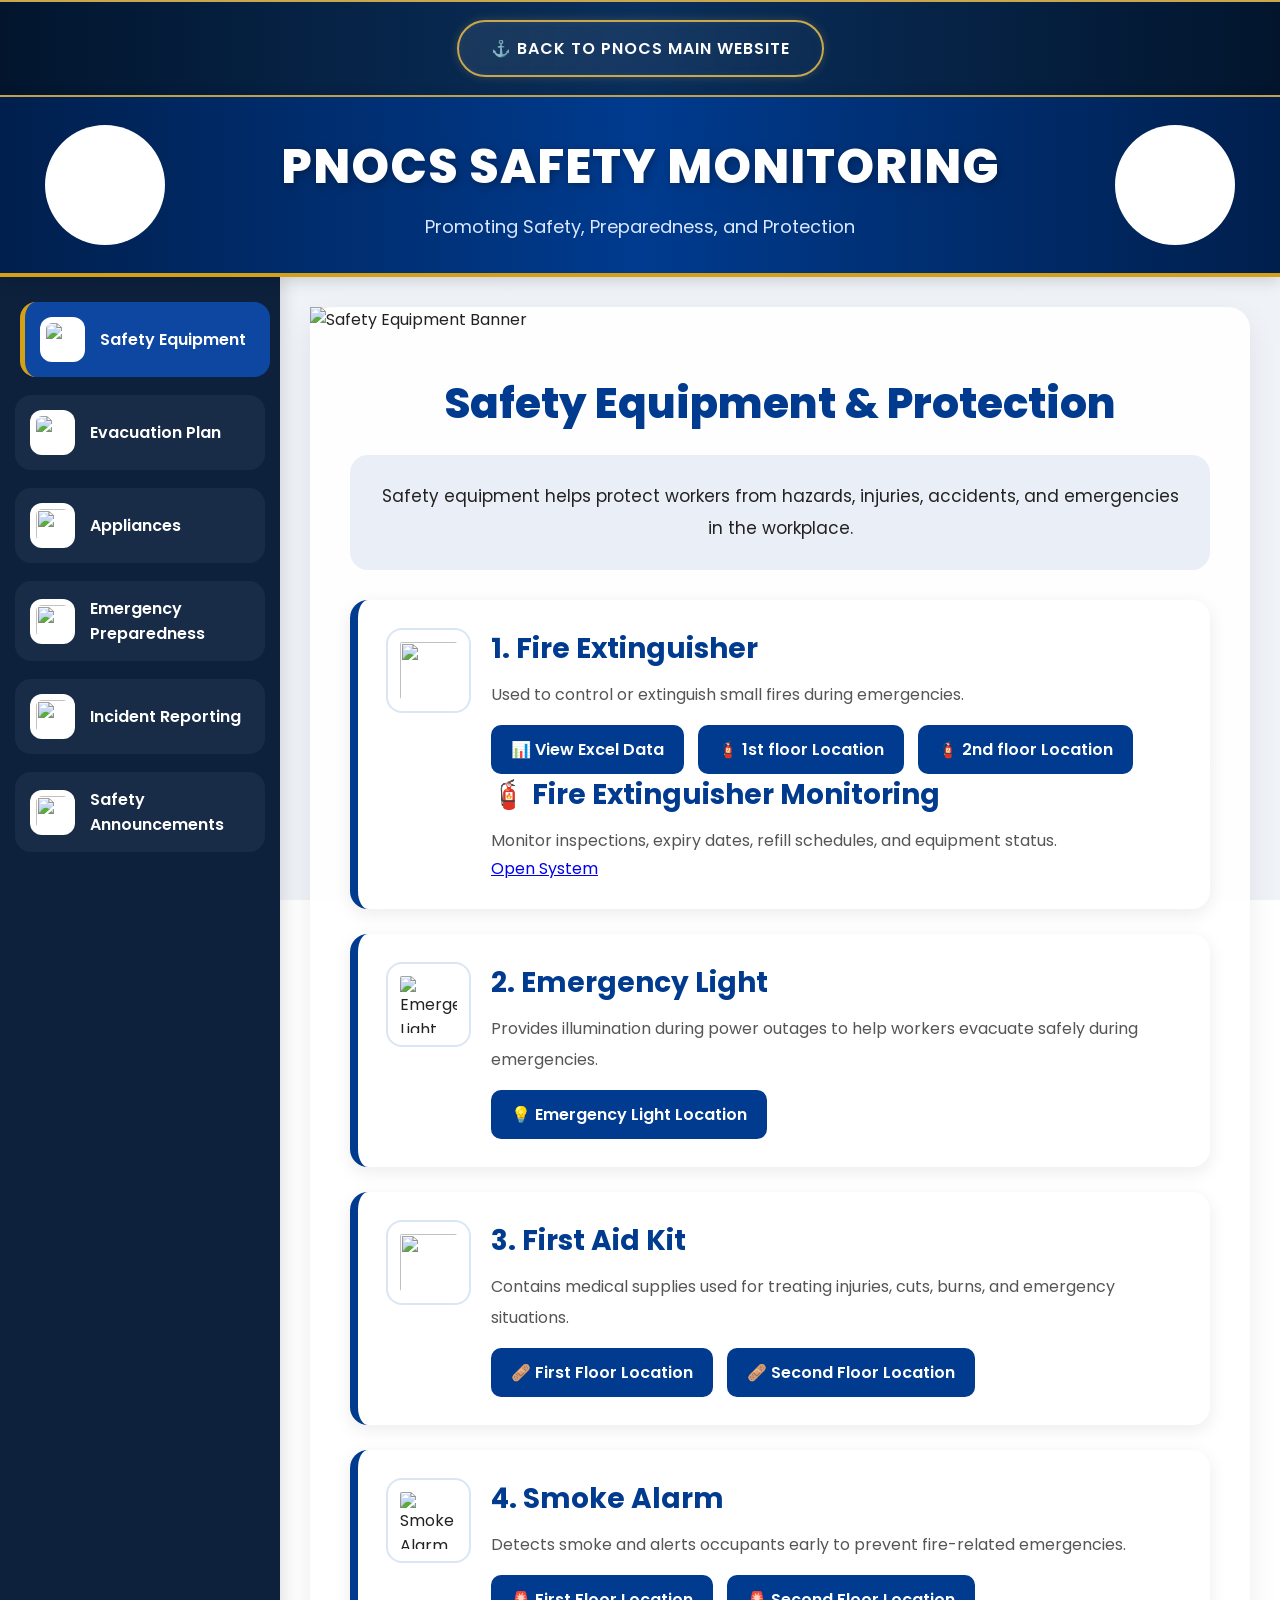
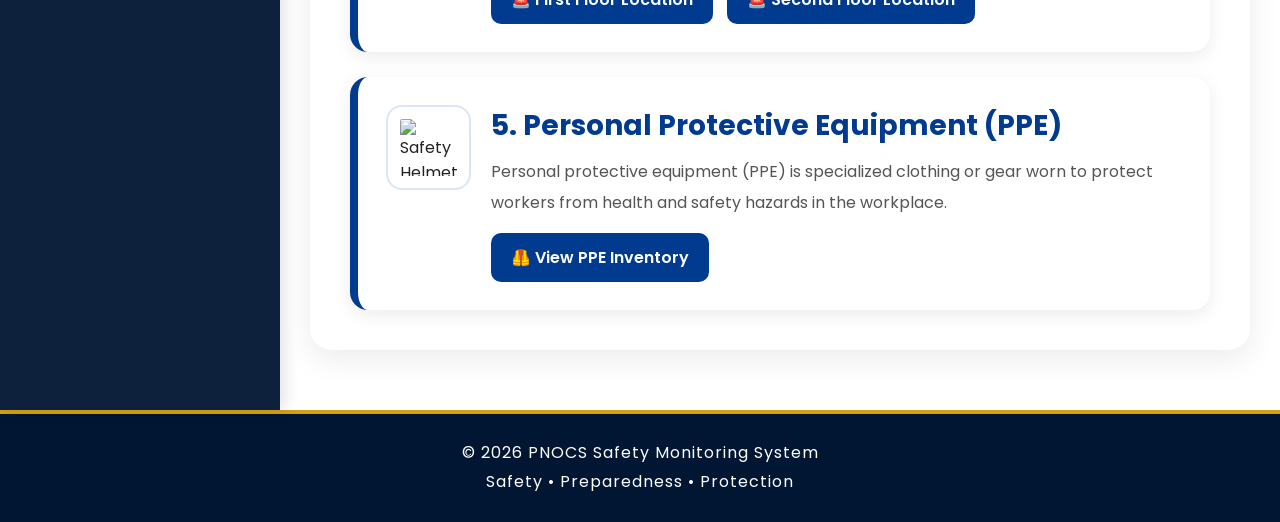
==== commit f2ac9af7: "Update index.html" ====
--- a/index.html
+++ b/index.html
@@ -240,6 +240,24 @@
             🧯 2nd floor Location
         </a>
 
+        <div class="service-card">
+
+    <h3>🧯 Fire Extinguisher Monitoring</h3>
+
+    <p>
+        Monitor inspections, expiry dates,
+        refill schedules, and equipment status.
+    </p>
+
+    <a
+      href="https://onepnocs-debug.github.io/FireExtinguisher/"
+      target="_blank">
+
+      Open System
+
+    </a>
+
+</div>
         
 
     </div>
@@ -474,7 +492,7 @@
 
         <button class="aircon-btn"
     onclick="window.location.href='https://onepnocs-debug.github.io/aircon3/'">
-    ❄️ input Air Conditioner Data
+      📝 Input Air Conditioner Data
 </button>
 
     </div>
--- a/styles.css
+++ b/styles.css
@@ -1001,3 +1001,30 @@
     0 0 20px rgba(255,211,105,0.6),
     0 8px 20px rgba(0,0,0,0.4);
 }
+
+/* add input on aircon */
+
+
+.aircon-buttons{
+    display:flex;
+    gap:15px;
+    margin-top:15px;
+    flex-wrap:wrap;
+}
+
+.aircon-btn{
+    background:#0f3d91;
+    color:white;
+    border:none;
+    padding:12px 25px;
+    border-radius:10px;
+    font-size:16px;
+    font-weight:600;
+    cursor:pointer;
+    transition:0.3s;
+    box-shadow:0 4px 10px rgba(0,0,0,0.15);
+}
+
+.aircon-btn:hover{
+    transform:translateY(-2px);
+}
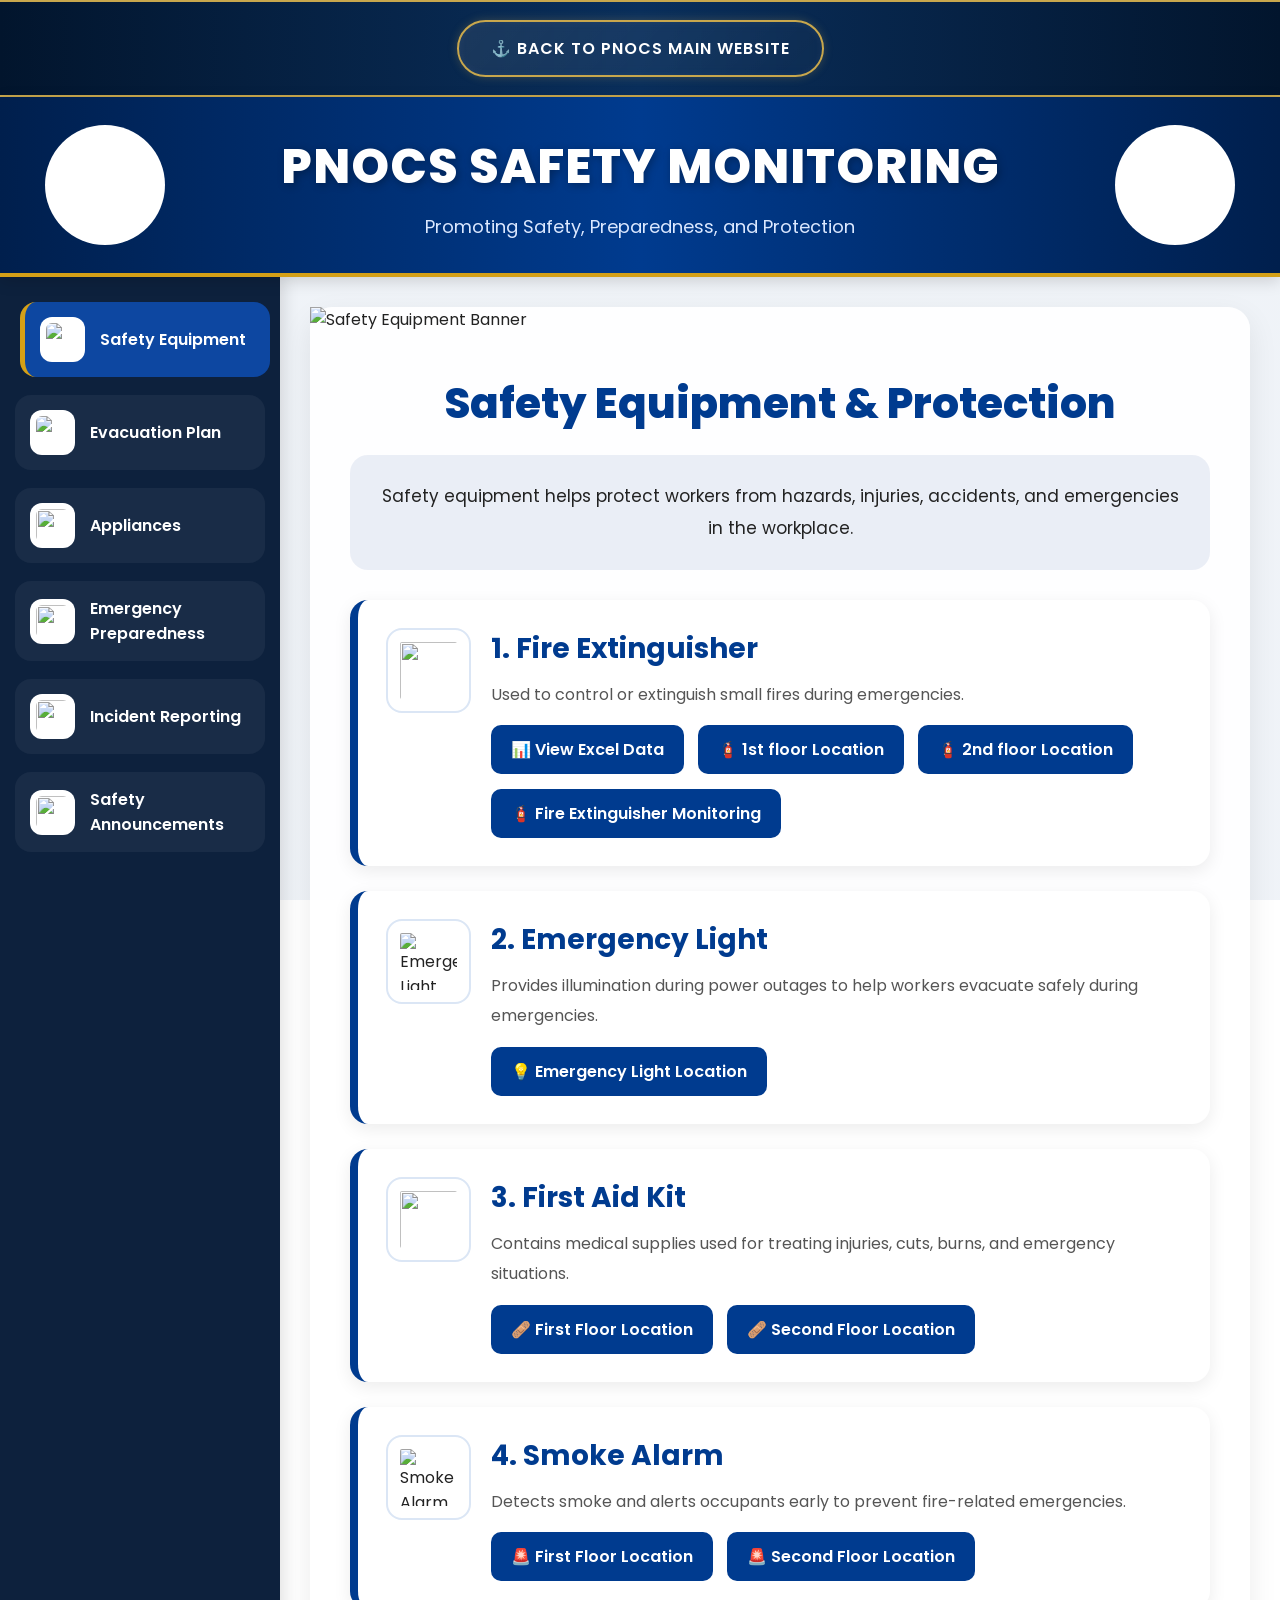
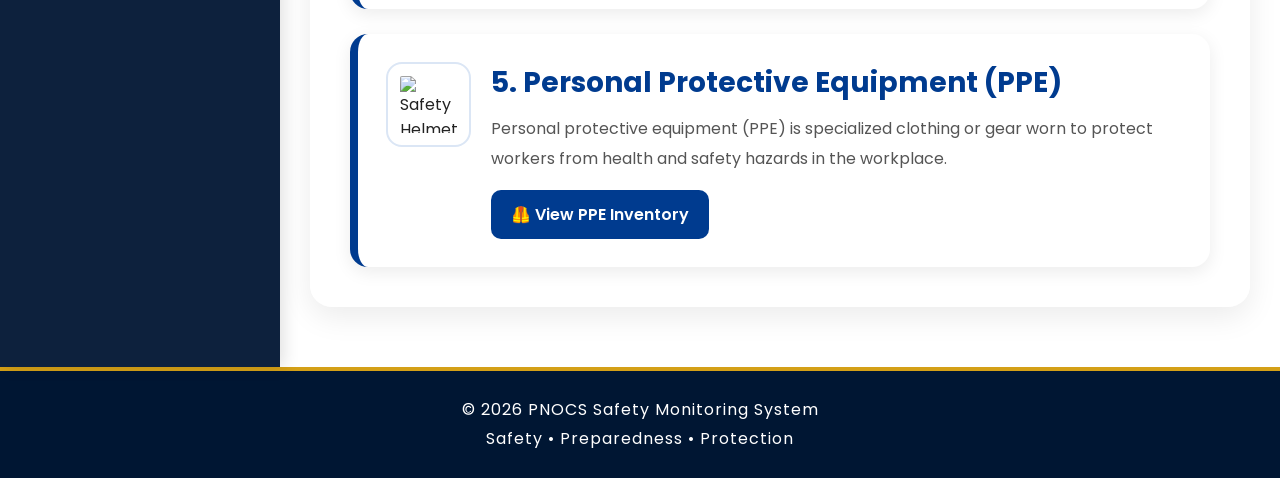
==== commit 25059d65: "Update index.html" ====
--- a/index.html
+++ b/index.html
@@ -240,24 +240,15 @@
             🧯 2nd floor Location
         </a>
 
-        <div class="service-card">
-
-    <h3>🧯 Fire Extinguisher Monitoring</h3>
-
-    <p>
-        Monitor inspections, expiry dates,
-        refill schedules, and equipment status.
-    </p>
-
-    <a
-      href="https://onepnocs-debug.github.io/FireExtinguisher/"
-      target="_blank">
-
-      Open System
-
-    </a>
-
-</div>
+         <a 
+           href="https://onepnocs-debug.github.io/FireExtinguisher/"
+            class="excel-link"
+        >
+           🧯 Fire Extinguisher Monitoring
+        </a>
+
+
+       
         
 
     </div>
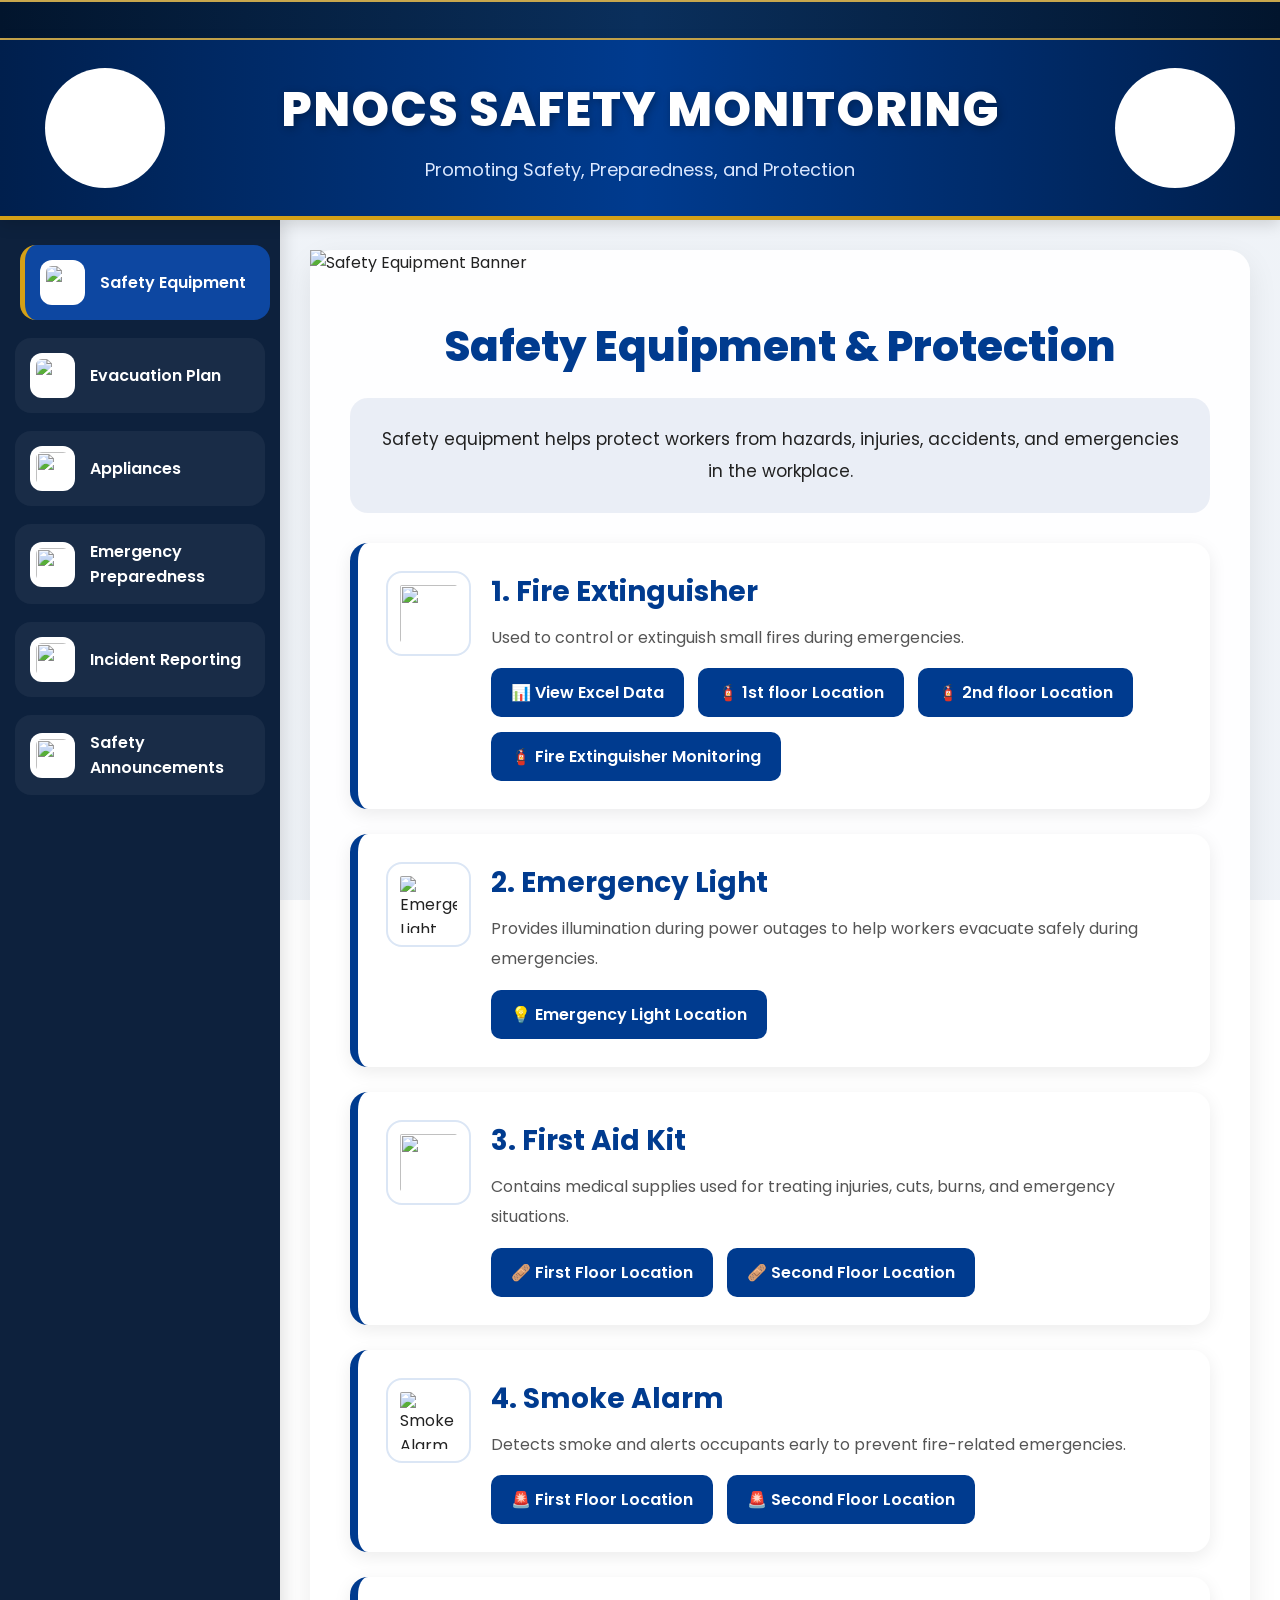
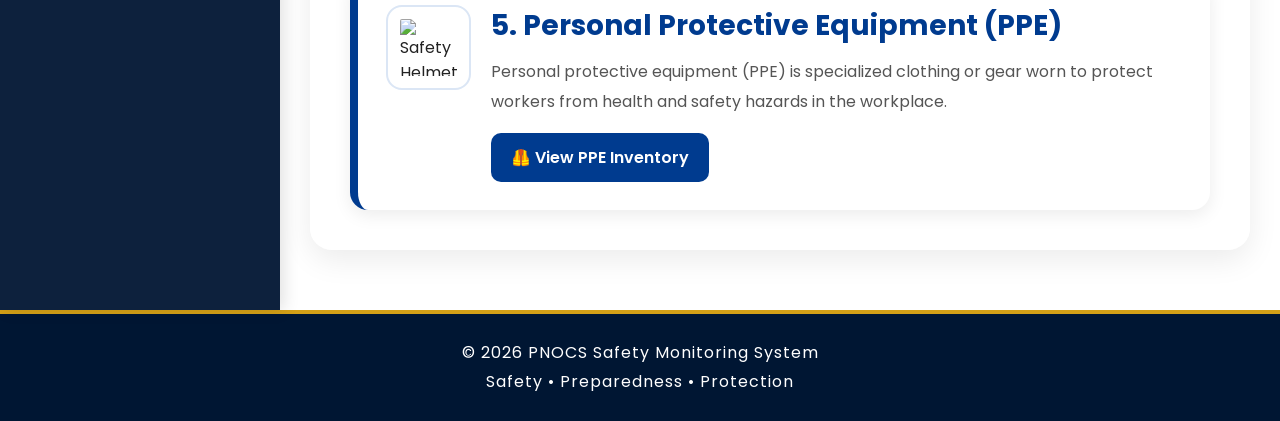
==== commit e80e3fd5: "Update index.html" ====
--- a/index.html
+++ b/index.html
@@ -19,9 +19,12 @@
 <!-- BACK BUTTON -->
 <div class="back-home">
 
-    <a href="https://onepnocs-debug.github.io/may26/">
+    <!-- =========================================
+<a href="https://onepnocs-debug.github.io/may26/">
 
         ⚓ BACK TO PNOCS MAIN WEBSITE
+========================================= -->
+   
 
     </a>
 
@@ -241,7 +244,7 @@
         </a>
 
          <a 
-           href="https://onepnocs-debug.github.io/FireExtinguisher/"
+           href="https://onepnocs-debug.github.io/fire2/"
             class="excel-link"
         >
            🧯 Fire Extinguisher Monitoring
